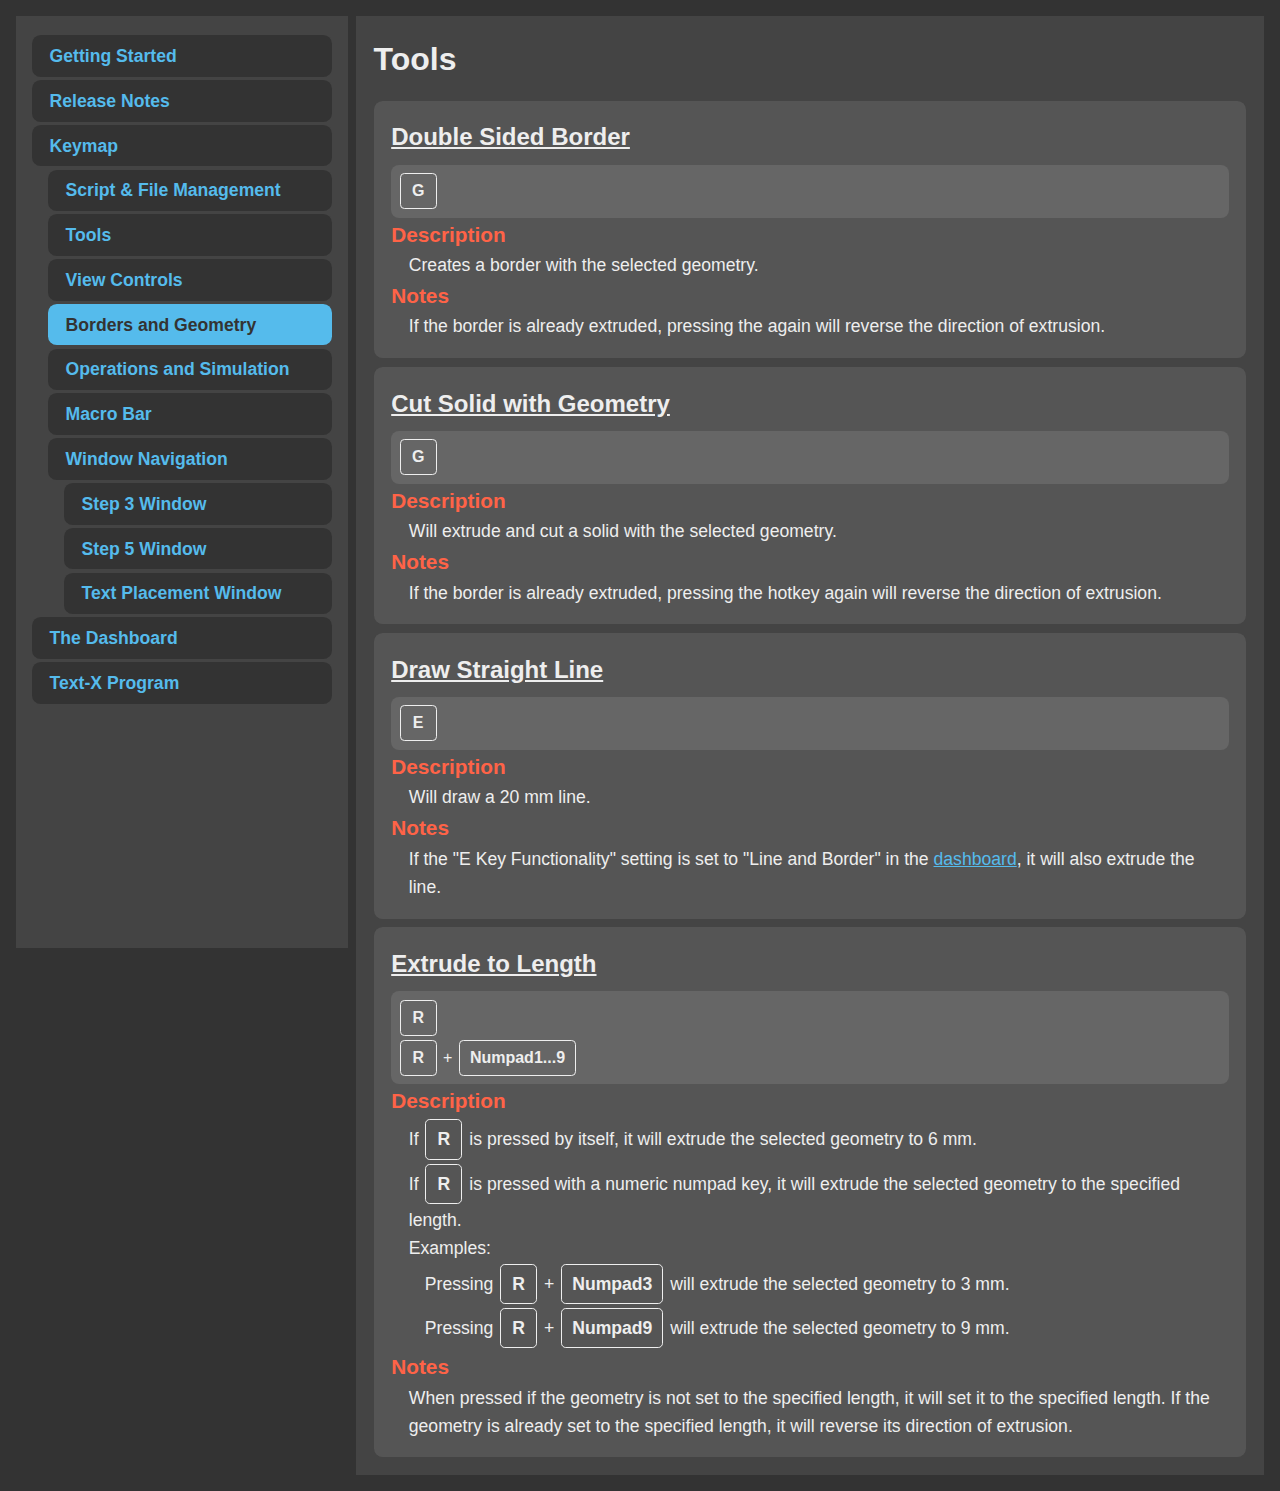
==== resources/borders_and_geometry.html @ 127cf682 "Added borders_and_geometry.html" ====
<!DOCTYPE html>
<html lang="en">
<head>
    <meta charset="UTF-8">
    <meta name="viewport" content="width=device-width, initial-scale=1.0">
    <title>Tru-AHK Help</title>
    <link rel="stylesheet" href="style.css">
    <script src="script.js"></script>
</head>
<body>
    <div id="side-nav">
        <ul>
            <li><a href="index.html">Getting Started</a></li>
            <li><a href="changelog.html">Release Notes</a></li>
            <li><a href="keymap.html">Keymap</a></li>
            <ul>
                <li><a href="script_and_file_management.html">Script & File Management</a></li>
                <li><a href="tools.html">Tools</a></li>
                <li><a href="views.html">View Controls</a></li>
                <li><a href="borders_and_geometry.html" class="active">Borders and Geometry</a></li>
                <li><a href="">Operations and Simulation</a></li>
                <li><a href="">Macro Bar</a></li>
                <li><a href="">Window Navigation</a></li>
                <ul>
                    <li><a href="">Step 3 Window</a></li>
                    <li><a href="">Step 5 Window</a></li>
                    <li><a href="">Text Placement Window</a></li>
                </ul>
            </ul>
            <li><a href="dashboard.html">The Dashboard</a></li>
            <li><a href="text-x.html">Text-X Program</a></li>
        </ul>
    </div>

    <main>
        <h1>Tools</h1>

        <div class="hotkey-entry">
            <h2>Double Sided Border</h2>
             <div class="hotkey-list">
                 <ul>
                     <li>
                         <span class="key">G</span>
                     </li>
                 </ul>
             </div>
             <h3 class="highlight">Description</h3>
             <p>Creates a border with the selected geometry.</p>
             <h3 class="highlight">Notes</h3>
             <p>If the border is already extruded, pressing the again will reverse the direction of extrusion.</p>
        </div>
        <div class="hotkey-entry">
            <h2>Cut Solid with Geometry</h2>
             <div class="hotkey-list">
                 <ul>
                     <li>
                         <span class="key">G</span>
                     </li>
                 </ul>
             </div>
             <h3 class="highlight">Description</h3>
             <p>Will extrude and cut a solid with the selected geometry.</p>
             <h3 class="highlight">Notes</h3>
             <p>If the border is already extruded, pressing the hotkey again will reverse the direction of extrusion.</p>
        </div>
        <div class="hotkey-entry">
            <h2>Draw Straight Line</h2>
             <div class="hotkey-list">
                 <ul>
                     <li>
                         <span class="key">E</span>
                     </li>
                 </ul>
             </div>
             <h3 class="highlight">Description</h3>
             <p>Will draw a 20 mm line.</p>
             <h3 class="highlight">Notes</h3>
             <p>If the "E Key Functionality" setting is set to "Line and Border" in the <a href="dashboard.html">dashboard</a>, it will also extrude the line.</p>
        </div>
        <div class="hotkey-entry">
            <h2>Extrude to Length</h2>
             <div class="hotkey-list">
                 <ul>
                     <li>
                         <span class="key">R</span>
                     </li>
                     <li>
                        <span class="key">R</span> +
                        <span class="key">Numpad1...9</span>
                    </li>
                 </ul>
             </div>
             <h3 class="highlight">Description</h3>
             <p>If <span class="key">R</span> is pressed by itself, it will extrude the selected geometry to 6 mm.</p>
             <p>If <span class="key">R</span> is pressed with a numeric numpad key, it will extrude the selected geometry to the specified length.</p>
             <p>Examples:</p>
             <div class="content">
                <p>Pressing <span class="key">R</span> + <span class="key">Numpad3</span> will extrude the selected geometry to 3 mm.</p>
                <p>Pressing <span class="key">R</span> + <span class="key">Numpad9</span> will extrude the selected geometry to 9 mm.</p>
             </div>
              
             <h3 class="highlight">Notes</h3>
             <p>When pressed if the geometry is not set to the specified length, it will set it to the specified length. If the geometry is already set to the specified length, it will reverse its direction of extrusion.</p>
        </div>
    </main>
</body>
</html>
---- resources/style.css ----
*{
    margin: 0;
    padding: 0;
    font: inherit;
}

:root{
    --clr-neutral-100: #eeeeee;
    --clr-neutral-800: #444444;
    --clr-neutral-900: #333333;
    --clr-tru-blue: #55bbec;
    --clr-tru-blue-active: #49a1ca;
}

img,
picture,
svg
{
  max-width: 100%;
  display: block;
}

body{
    background-color: var(--clr-neutral-900);
    color: var(--clr-neutral-100);
    font-family: Arial, Helvetica, sans-serif;
    padding: 1em;
    display: flex;
    line-height: 1.6;
    gap: 0.5em;
}

main{
    width: 80%;
    padding: 1em;
    height: 100%;
    font-size: 1.1rem;
    background-color: var(--clr-neutral-800);
}

#side-nav{
    width: 300px;
    min-width: 300px;
    height: 100vh;
    padding: 1em;
    background-color: var(--clr-neutral-800);
    overflow-y: scroll;
    position: sticky;
    top: 1em;
}

#side-nav ul{
    list-style-type: none;
}

#side-nav li{
    margin-top: 0.2em;
    list-style-type: none;
}

#side-nav li a.active{
    /* border-right: 20px solid var(--clr-tru-blue); */
    background-color: var(--clr-tru-blue);
    color: #333333;
}

#side-nav li a{
    display: block;
    background-color: #333333;
    padding: 0.5em 1em;
    text-decoration: none;
    transition: 0.3s ease-in-out;
    font-weight: bold;
    font-size: 1.1rem;
    border-radius: 0.5em;
}

#side-nav li a:hover{
    color: #333333;
    background-color: var(--clr-tru-blue-active);

}

.full-main{
    height: 100%;
}

h1{
    font-size: 2rem;
    font-weight: bold;
    margin: auto;
    margin-bottom: 0.5em;
    
}

h2{
    font-size: 1.5rem;
    font-weight: bold;
}

h3{
    font-size: 1.3rem;
    font-weight: bold;
}

a{
    color: var(--clr-tru-blue);
}

.go-back-container{
    margin: auto;
}

.go-back{
    display: inline-block;
    border: 1px solid var(--clr-neutral-100);
    padding: 10px;
    margin-bottom: 0.5em;
    border-radius: 10px;
    text-decoration: none;
    transition: 0.4s;
    font-weight: bold;
    font-size: 1.2rem;
}

.go-back:hover{
    background-color: var(--clr-tru-blue-active);
    border-color: var(--clr-tru-blue-active);
    color: var(--clr-neutral-100);
}

.changelog-main h2{
    margin-top: 1em;
}

.content{
    margin-left: 1rem;
}

.content li{
    margin-left: 1rem;
}

.index-container{
    width: 100%;
    margin: auto;
    margin-left: 1rem;
}

.key{
    display: inline-block;
    border: 1px solid var(--clr-neutral-100);
    border-radius: calc(1.618em / 6);
    padding: 5px 10px;
    text-align: center;
    text-anchor: middle;
    font-weight: bold;
    margin: 2px;
    min-width: 15px;
}

.keymap{
    border: 1px solid var(--clr-neutral-100);
    border-radius: 16px;
    padding: 10px;
}

.keymap > h2{
    margin-bottom: 0.25em;
    padding: 10px;
}

.remap{
    width: 50%;
}
.remap td{
    width: 30%;
}

.arrows{
    text-align: center;
}

.sections {
    display: grid;
    margin: auto;

    gap: 0.5em;
    grid-template-columns: 1fr 1fr;

}

@media (max-width: 1400px) {
    .sections {
        grid-template-columns: 1fr;
    }
}

table{
    width: 100%;
}

.info{
    color: lightcoral;
    font-size: 0.9rem;
}

.new{
    color: var(--clr-tru-blue);
    font-weight: bold;
    font-size: 0.9rem;
}

td{ 
    padding: 10px;
    width: 50%;
}

.help-section{
    margin-top: 2em;
}

.help-contents{
    margin-left: 1em;
}

.help-section h2{
    margin-bottom: 0.5em;
    text-decoration: underline;
}

.help-contents img{
    width: 100%;
    min-width: 200px;
    max-width: 400px;
}

.help-contents dl .macro-bar-img{
    width: 200px;
}

.help-contents dl .project-manager-img{
    width:200px;
}

.help-section h3{
    margin: 0.5em 0em 0.15em 0em;
}

p{
    margin: 0.5em 0em;
}

.help-section ol{
    margin-left: 1rem;
}

.help-section li{
    padding: 0.5em 0em;
}

.index-container li{
    padding: 0.5em 0em;
}

dl{
    margin-top: 0.5em;
}

dt{
    margin-top: 0.75em;
    font-weight: bold;
}

dd{
    margin-left: 1em;
    font-size: 0.9rem;
    margin-top: 0.25em;
}

ul{
    line-height: 1.5em;
}

ul > ul {
   margin-left: 1em;
}

.hotkey-entry{
    background-color: #555555;
    padding: 1em;
    margin-top: 0.5em;
    border-radius: 0.5em;
}

.hotkey-entry ul{
    margin-left: 1.618em;
}

.hotkey-entry h2{
    text-decoration: underline;
}

.hotkey-entry h3.highlight{
    color: tomato;
}

.hotkey-entry p{
    margin: 0;
    margin-left: 1em;
}

.hotkey-list{
    background-color: #666;
    font-size: 1rem;
    border-radius: 0.5em;
    padding: 0.4045em 0.4045em;
    margin-top: 0.5em;
}

.hotkey-list ul{
    list-style-type: none;
    margin: 0;
}
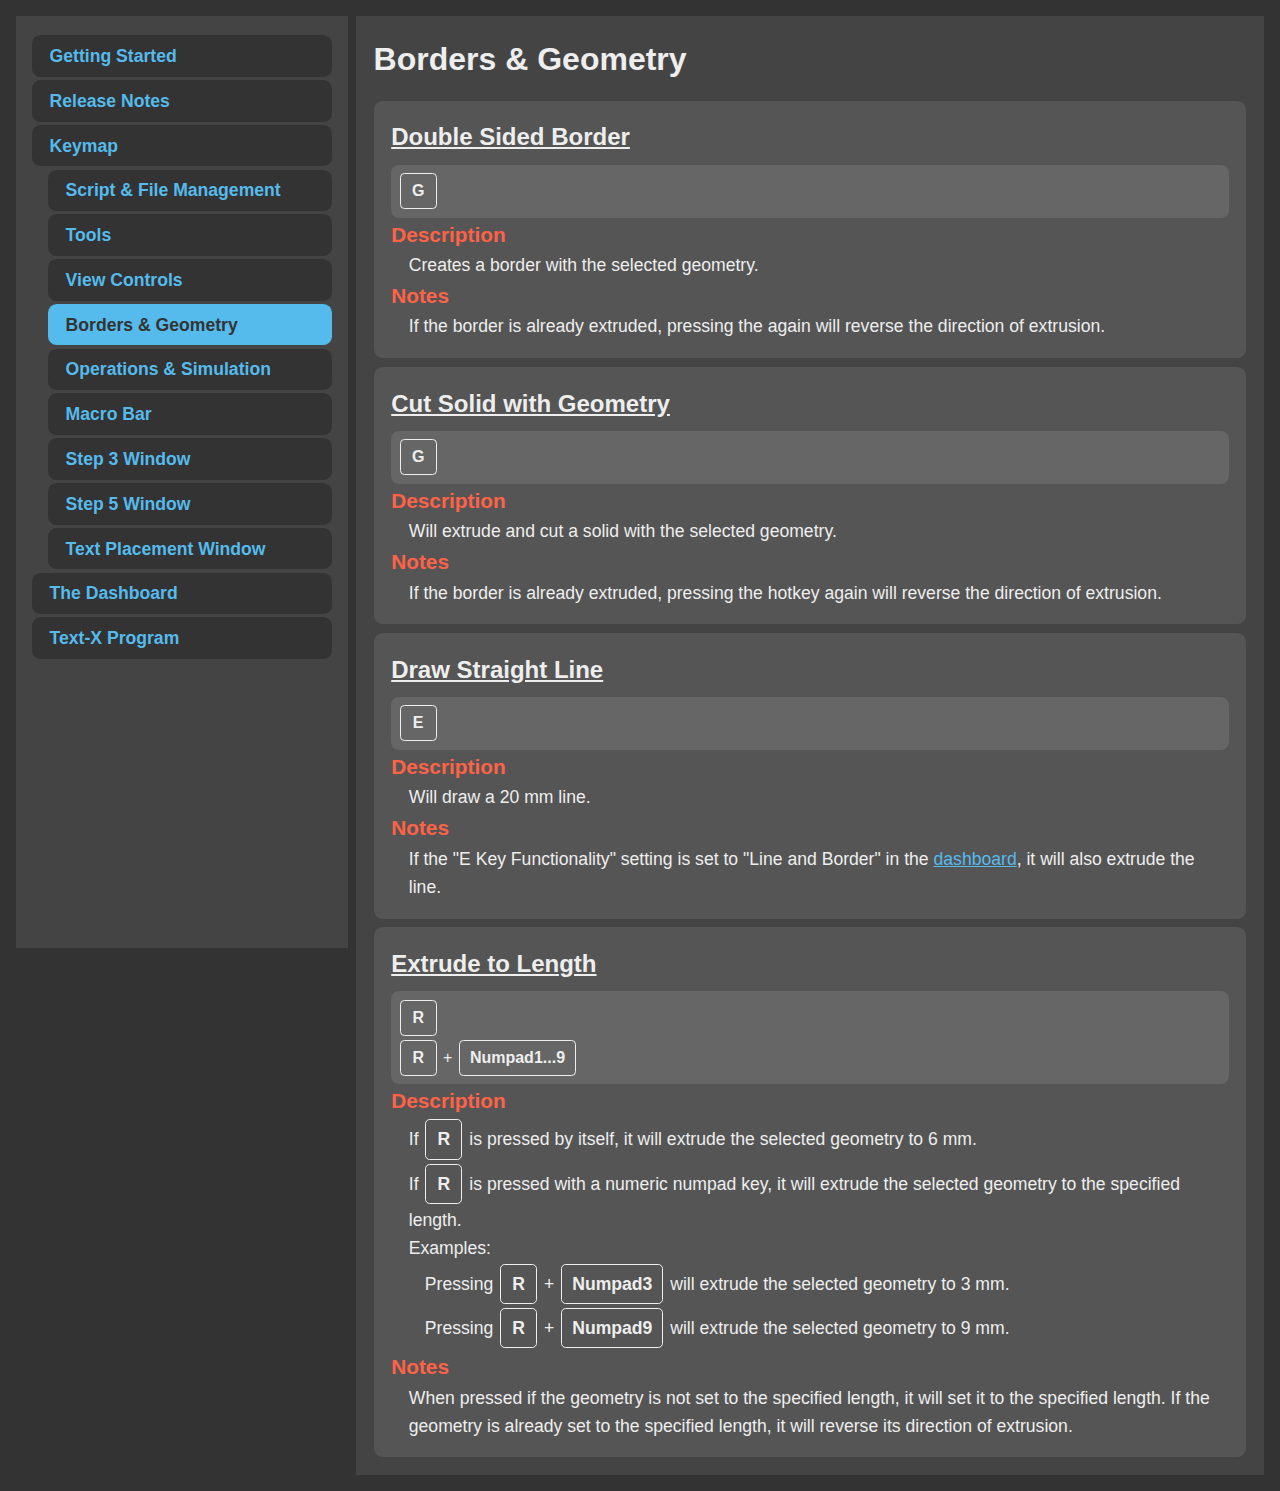
==== commit 97360e6e: "Updated side-nav" ====
--- a/resources/borders_and_geometry.html
+++ b/resources/borders_and_geometry.html
@@ -17,15 +17,12 @@
                 <li><a href="script_and_file_management.html">Script & File Management</a></li>
                 <li><a href="tools.html">Tools</a></li>
                 <li><a href="views.html">View Controls</a></li>
-                <li><a href="borders_and_geometry.html" class="active">Borders and Geometry</a></li>
-                <li><a href="">Operations and Simulation</a></li>
-                <li><a href="">Macro Bar</a></li>
-                <li><a href="">Window Navigation</a></li>
-                <ul>
-                    <li><a href="">Step 3 Window</a></li>
-                    <li><a href="">Step 5 Window</a></li>
-                    <li><a href="">Text Placement Window</a></li>
-                </ul>
+                <li><a href="borders_and_geometry.html" class="active">Borders & Geometry</a></li>
+                <li><a href="operations_and_simulation.html">Operations & Simulation</a></li>
+                <li><a href="macro_bar.html">Macro Bar</a></li>
+                <li><a href="step_3_window.html">Step 3 Window</a></li>
+                <li><a href="step_5_window.html">Step 5 Window</a></li>
+                <li><a href="text_placement_window.html">Text Placement Window</a></li>
             </ul>
             <li><a href="dashboard.html">The Dashboard</a></li>
             <li><a href="text-x.html">Text-X Program</a></li>
@@ -33,7 +30,7 @@
     </div>
 
     <main>
-        <h1>Tools</h1>
+        <h1>Borders & Geometry</h1>
 
         <div class="hotkey-entry">
             <h2>Double Sided Border</h2>
--- a/resources/style.css
+++ b/resources/style.css
@@ -274,8 +274,9 @@
 
 dd{
     margin-left: 1em;
-    font-size: 0.9rem;
-    margin-top: 0.25em;
+    font-size: 1rem;
+    /* margin-top: 0.25em; */
+    
 }
 
 ul{
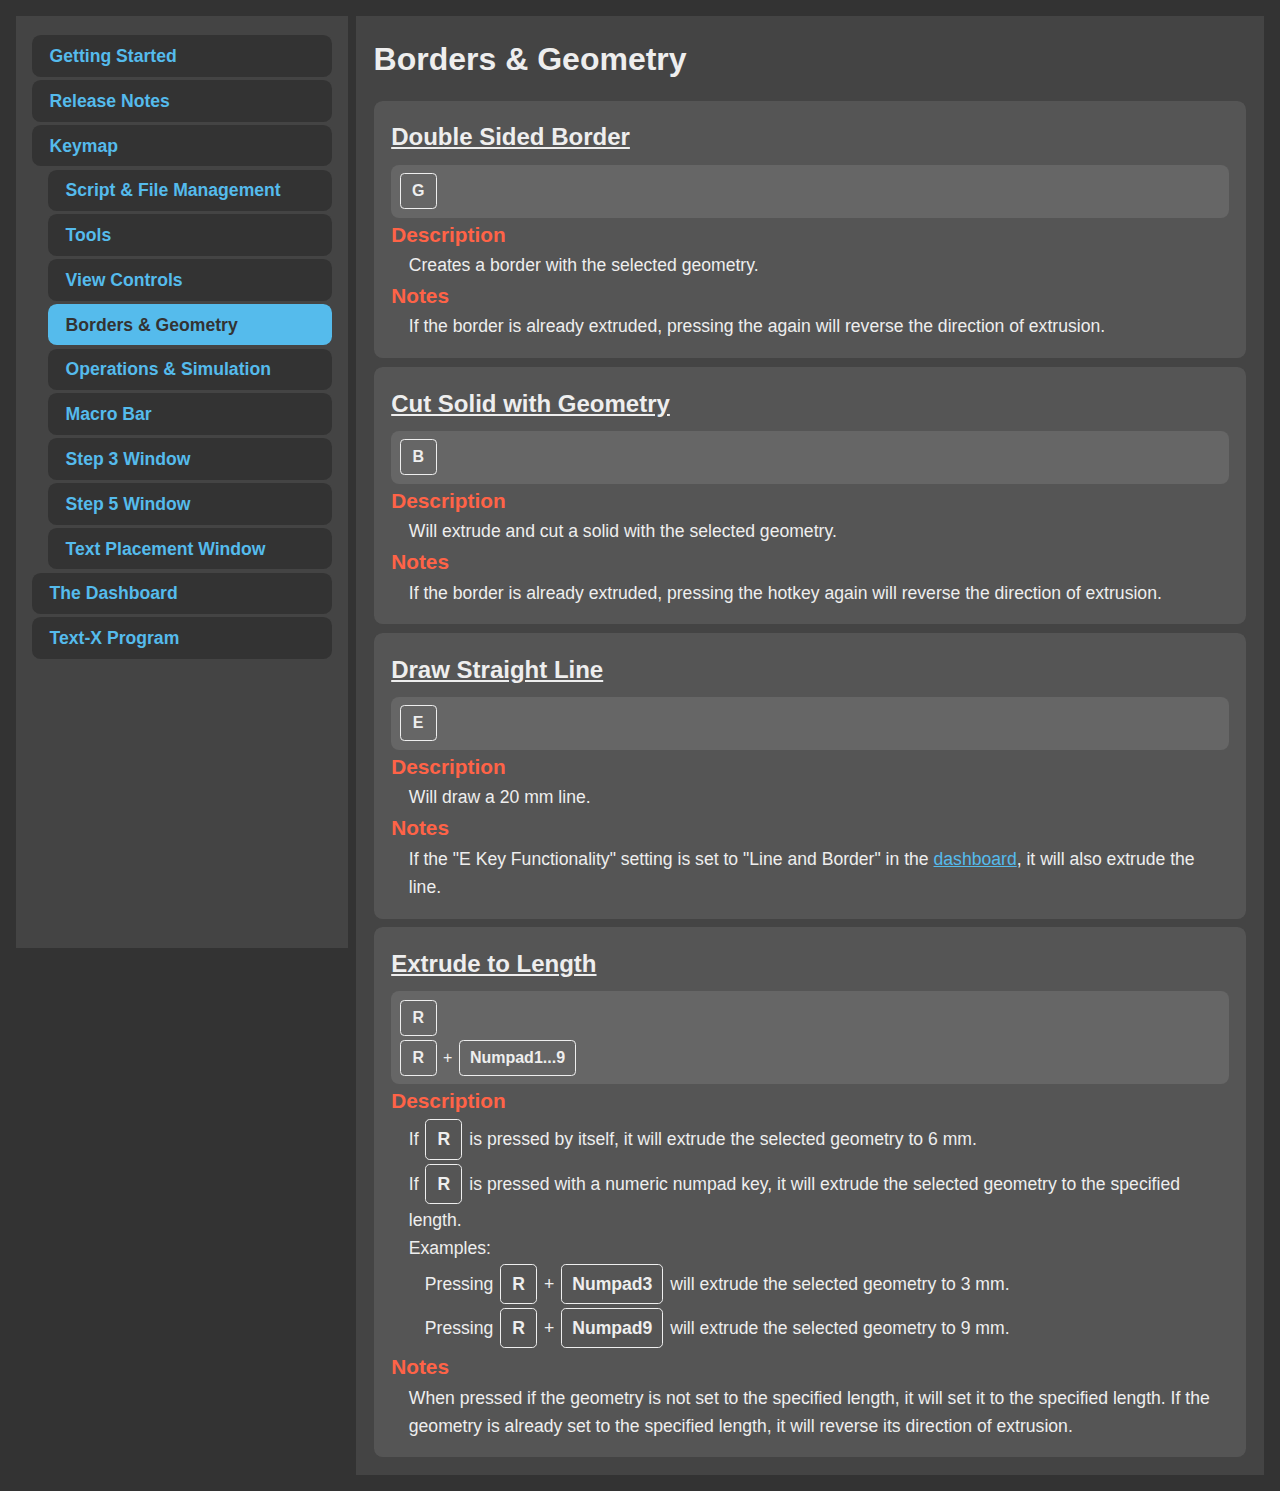
==== commit 5b3a95d5: "Updated documentation and added ability to flip cutting direction" ====
--- a/resources/borders_and_geometry.html
+++ b/resources/borders_and_geometry.html
@@ -51,7 +51,7 @@
              <div class="hotkey-list">
                  <ul>
                      <li>
-                         <span class="key">G</span>
+                         <span class="key">B</span>
                      </li>
                  </ul>
              </div>
--- a/resources/style.css
+++ b/resources/style.css
@@ -141,12 +141,6 @@
     margin-left: 1rem;
 }
 
-.index-container{
-    width: 100%;
-    margin: auto;
-    margin-left: 1rem;
-}
-
 .key{
     display: inline-block;
     border: 1px solid var(--clr-neutral-100);
@@ -218,6 +212,9 @@
 
 .help-section{
     margin-top: 2em;
+    background-color: #555555;
+    padding: 1em;
+    border-radius: 0.5em;
 }
 
 .help-contents{
@@ -240,7 +237,7 @@
 }
 
 .help-contents dl .project-manager-img{
-    width:200px;
+    width: 200px;
 }
 
 .help-section h3{
@@ -259,10 +256,6 @@
     padding: 0.5em 0em;
 }
 
-.index-container li{
-    padding: 0.5em 0em;
-}
-
 dl{
     margin-top: 0.5em;
 }
@@ -270,12 +263,15 @@
 dt{
     margin-top: 0.75em;
     font-weight: bold;
+    text-decoration: underline;
+}
+
+dd > dt{
+    text-decoration: none;
 }
 
 dd{
     margin-left: 1em;
-    font-size: 1rem;
-    /* margin-top: 0.25em; */
     
 }
 
@@ -309,6 +305,18 @@
 .hotkey-entry p{
     margin: 0;
     margin-left: 1em;
+}
+
+.hotkey-entry .icon{
+    width: 40px;
+    margin-left: 1em;
+    margin-top: 0.25em;
+}
+
+.hotkey-entry img{
+    margin-top: 0.25em;
+    margin-left: 1em;
+    width: 200px;
 }
 
 .hotkey-list{
